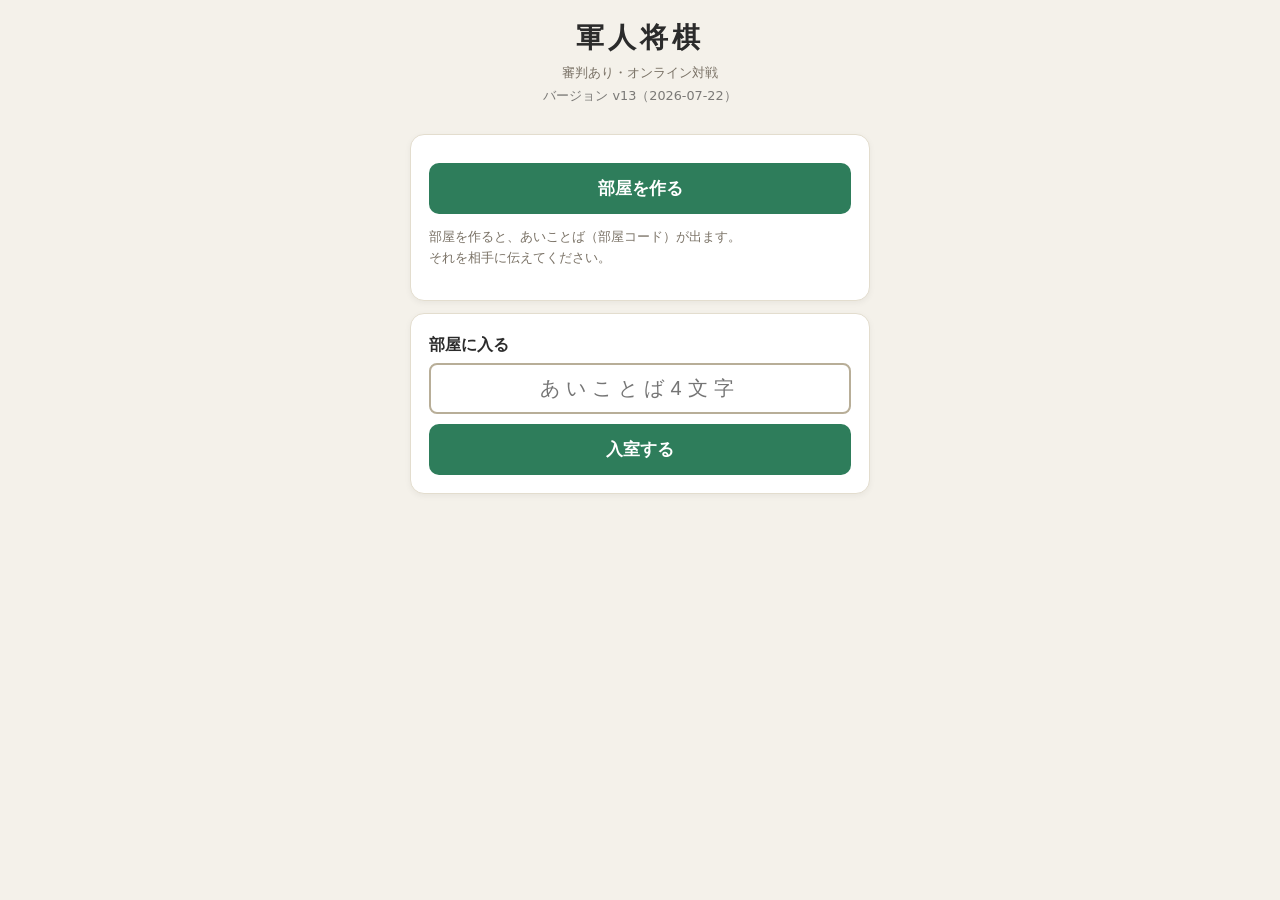
==== public/index.html @ 845af577 "Add files via upload" ====
<!DOCTYPE html>
<html lang="ja">
<head>
  <meta charset="UTF-8">
  <meta name="viewport" content="width=device-width, initial-scale=1.0">
  <title>軍人将棋 オンライン対戦</title>
  <link rel="stylesheet" href="style.css?v=13">
</head>
<body>
  <header>
    <h1>軍人将棋</h1>
    <p class="tagline">審判あり・オンライン対戦</p>
    <p style="text-align:center;font-size:0.8em;opacity:0.6;margin:2px 0 0;">バージョン v13（2026-07-22）</p>
  </header>

  <main id="stage" class="stage">

  <!-- 画面1: トップ（部屋を作る / 入る） -->
  <section id="screen-top" class="screen">
    <div class="card">
      <button id="btn-create" class="big-btn">部屋を作る</button>
      <p class="hint">部屋を作ると、あいことば（部屋コード）が出ます。<br>それを相手に伝えてください。</p>
    </div>
    <div class="card">
      <label for="join-code">部屋に入る</label>
      <input id="join-code" type="text" maxlength="4" placeholder="あいことば4文字" autocomplete="off">
      <button id="btn-join" class="big-btn">入室する</button>
    </div>
  </section>

  <!-- 画面2: 相手待ち -->
  <section id="screen-wait" class="screen hidden">
    <div class="card">
      <h2>あなたはホストです。相手の入室を待っています…</h2>
      <p>下の「あいことば」を相手に伝えてください。<br><b>あなたはこのまま何も押さずに待ってください（自分では入室しません）。</b></p>
      <div id="room-code" class="room-code"></div>
      <p class="hint">相手が「入室する」でこのあいことばを入れると、自動で対戦が始まります。</p>
      <button id="btn-leave-wait" class="sub-btn back-btn">× この部屋をやめる（最初に戻る）</button>
    </div>
  </section>

  <!-- 画面3: 配置フェーズ -->
  <section id="screen-setup" class="screen hidden">
    <div class="card">
      <button id="btn-leave-setup" class="sub-btn back-btn">← 最初に戻る（部屋を出る）</button>
      <h2>駒を配置しましょう（全23枚）</h2>
      <p class="hint">下の駒置き場から駒を選び、自陣（色つきのマス）をタップして置きます。置いた駒はタップで持ち上げ→<b>空きマスをタップで移動／別の駒をタップで入れ替え／同じ駒をもう一度タップで置き場に戻す</b>。★が自分の総司令部で、相手に大将〜少佐で占領されると負けなのでしっかり守りましょう。<b>赤い枠のマス（突入口の前）には地雷・軍旗は置けません。</b>急ぐときは「おまかせ配置」でも置けます。</p>
      <div id="tray" class="tray"></div>
      <div class="setup-actions">
        <button id="btn-auto" class="sub-btn">おまかせ配置</button>
        <button id="btn-clear" class="sub-btn">全部戻す</button>
        <button id="btn-ready" class="big-btn" disabled>配置完了！</button>
      </div>
      <p id="setup-status" class="status"></p>
    </div>
  </section>

  <!-- 画面4: 対戦 -->
  <section id="screen-play" class="screen hidden">
    <div id="turn-banner" class="banner"></div>
    <div class="play-controls">
      <button id="btn-sound" class="sub-btn sound-btn">🔊 音 オン</button>
      <button id="btn-resign" class="sub-btn resign-btn hidden">投了</button>
    </div>

    <!-- 感想戦（対戦が終わったら表示。1手ずつ振り返る） -->
    <div id="review-panel" class="review hidden">
      <div class="review-title">感想戦（ふりかえり）— 伏せていた相手の駒も全部見えます</div>
      <div id="review-info" class="review-info"></div>
      <div class="review-controls">
        <button id="rv-first" class="sub-btn">◀◀ 最初</button>
        <button id="rv-prev" class="sub-btn">◀ 1手もどす</button>
        <button id="rv-next" class="sub-btn">1手すすむ ▶</button>
        <button id="rv-last" class="sub-btn">最後 ▶▶</button>
      </div>
    </div>
  </section>

  <!-- 盤面（配置フェーズと対戦フェーズで共用） -->
  <div id="board-wrap" class="hidden">
    <div id="board"></div>
  </div>

  </main>

  <!-- ルール早見表（折りたたみ） -->
  <details id="rules-ref" class="rules-ref hidden">
    <summary>ルール早見表（タップで開く）</summary>
    <div class="rules-body">
      <p><b>勝ち方</b>：相手の総司令部（★）を大将〜少佐で占領する／相手の動ける駒を全滅させる。</p>
      <p><b>強さ（強い→弱い）</b>：大将＞中将＞少将＞大佐＞中佐＞少佐＞大尉＞中尉＞少尉</p>
      <ul>
        <li><b>スパイ</b>：大将にだけ勝つ（他は負け）</li>
        <li><b>タンク・ヒコーキ</b>：大佐以下に勝つ。将官（大将・中将・少将）には負ける。ヒコーキはタンクに勝つ</li>
        <li><b>騎兵・工兵</b>：階級には勝てない（工兵は地雷を撤去でき、ヒコーキと共に地雷に一方的に勝つ）</li>
        <li><b>地雷</b>：工兵・ヒコーキ以外に勝つが、勝つと自分も消える（相打ち）。動かない</li>
        <li><b>軍旗</b>：すぐ後ろの味方の駒と同じ強さで戦う。動かない</li>
      </ul>
      <p><b>動き</b>：ふつうの駒＝1マス／工兵＝縦横どこまでも／タンク・騎兵＝周囲1マスか前2マス／ヒコーキ＝縦どこまでも・横1マス（川も飛び越える）。中央の川（中央の帯）は渡れません。渡れるのは「橋」2か所だけで、橋の上には止まれず、手前から向こう側へ一気に進みます。総司令部（★）は横長ですが“1マス”です。</p>
    </div>
  </details>

  <!-- ログ -->
  <div id="log-wrap" class="hidden">
    <h3>戦況</h3>
    <ul id="log"></ul>
    <button id="btn-rematch" class="big-btn hidden">もう一局</button>
  </div>

  <!-- お知らせ（エラーなど） -->
  <div id="toast" class="toast hidden"></div>

  <script src="client.js?v=13"></script>
</body>
</html>
---- public/style.css ----
:root {
  --bg: #f4f1ea;
  --ink: #2b2b2b;
  --a-color: #c0392b;   /* A軍：赤 */
  --b-color: #2c3e50;   /* B軍：紺 */
  --home: #d8e8d8;      /* 自陣マスの色 */
  --cell: #efe9dc;
  --line: #b8ae98;
  --accent: #2e7d5b;
}

* { box-sizing: border-box; }

body {
  margin: 0;
  font-family: "Hiragino Sans", "Hiragino Kaku Gothic ProN", "Yu Gothic", system-ui, sans-serif;
  background: var(--bg);
  color: var(--ink);
  line-height: 1.6;
  padding-bottom: 40px;
}

header {
  text-align: center;
  padding: 16px 12px 8px;
}
header h1 { margin: 0; font-size: 28px; letter-spacing: 4px; }
.tagline { margin: 2px 0 0; color: #7a7266; font-size: 13px; }

.hidden { display: none !important; }

/* 盤と操作パネルを横並びにする土台（画面が狭いと自動で上下に折り返す） */
.stage {
  display: flex;
  flex-wrap: wrap;
  gap: 16px;
  justify-content: center;
  align-items: flex-start;
  max-width: 1040px;
  margin: 0 auto;
  padding: 8px 12px;
}
.screen { flex: 1 1 320px; max-width: 460px; padding: 0; }
#board-wrap { flex: 0 1 auto; }

.card {
  background: #fff;
  border: 1px solid #e3ddce;
  border-radius: 14px;
  padding: 18px;
  margin: 12px auto;
  max-width: 560px;
  box-shadow: 0 2px 6px rgba(0,0,0,0.05);
}
.card h2 { margin-top: 0; }

.big-btn {
  display: block;
  width: 100%;
  padding: 14px;
  font-size: 17px;
  font-weight: bold;
  color: #fff;
  background: var(--accent);
  border: none;
  border-radius: 10px;
  cursor: pointer;
  margin-top: 10px;
}
.big-btn:disabled { background: #b5c4bc; cursor: not-allowed; }
.sub-btn {
  padding: 10px 14px;
  font-size: 14px;
  background: #ece6d8;
  border: 1px solid var(--line);
  border-radius: 8px;
  cursor: pointer;
}

.back-btn {
  display: inline-block;
  margin: 4px 0 10px;
  font-size: 13px;
  color: #7a7266;
}

label { font-weight: bold; display: block; margin-bottom: 6px; }
input[type=text] {
  width: 100%;
  padding: 12px;
  font-size: 20px;
  letter-spacing: 6px;
  text-align: center;
  text-transform: uppercase;
  border: 2px solid var(--line);
  border-radius: 8px;
}
.hint { color: #7a7266; font-size: 13px; }
.status { font-weight: bold; color: var(--accent); min-height: 1.4em; }

.room-code {
  font-size: 48px;
  font-weight: bold;
  letter-spacing: 12px;
  text-align: center;
  color: var(--accent);
  background: #f0f6f2;
  border-radius: 12px;
  padding: 16px;
  margin: 12px 0;
}

.banner {
  text-align: center;
  font-size: 20px;
  font-weight: bold;
  padding: 10px;
}
.banner.your-turn { color: var(--accent); }
.banner.wait-turn { color: #9a9284; }
.last-battle { font-size: 14px; font-weight: bold; color: #b1381f; margin-top: 4px; }

/* 駒置き場 */
.tray { display: flex; flex-wrap: wrap; gap: 6px; justify-content: center; margin: 10px 0; }
.tray .piece-btn {
  min-width: 52px;
  padding: 8px 4px;
  border: 2px solid var(--line);
  border-radius: 8px;
  background: #fff;
  cursor: pointer;
  font-size: 13px;
  text-align: center;
}
.tray .piece-btn.selected { border-color: var(--accent); background: #eaf5ef; }
.tray .piece-btn .count { display: block; font-size: 11px; color: #7a7266; }
.tray .piece-btn.empty { opacity: 0.35; cursor: not-allowed; }

.setup-actions { display: flex; gap: 8px; flex-wrap: wrap; align-items: center; margin-top: 8px; }
.setup-actions .big-btn { flex: 1; margin-top: 0; min-width: 140px; }

/* 盤面 */
#board-wrap { flex: 1 1 300px; max-width: 460px; width: 100%; }
#board {
  width: 100%;
  display: grid;
  gap: 3px;
  background: var(--line);
  padding: 3px;
  border-radius: 10px;
  touch-action: manipulation;
}
.cell {
  aspect-ratio: 1 / 1;
  background: var(--cell);
  border-radius: 6px;
  display: flex;
  align-items: center;
  justify-content: center;
  font-size: clamp(11px, 3.4vw, 16px);
  font-weight: bold;
  cursor: pointer;
  position: relative;
  user-select: none;
}
.cell.home { background: var(--home); }
.cell.selectable-home { outline: 2px dashed var(--accent); outline-offset: -3px; }
.cell.selected { outline: 3px solid var(--accent); outline-offset: -3px; }
.cell.movable { box-shadow: inset 0 0 0 3px #7fc4a0; }
/* 直前の移動：元位置（点線の丸）と移動先（金の枠）を区別 */
.cell.moved-from { background: #f5e6b8; }
.cell.moved-from::after {
  content: ""; position: absolute; width: 42%; height: 42%;
  border: 2px dashed #c79a1e; border-radius: 50%; pointer-events: none;
}
.cell.moved-to { background: #f5e6b8; box-shadow: inset 0 0 0 3px #e0a800; }

/* 中央の国境。通れない川は枠を出さず帯に溶け込ませ、渡れる橋だけうっすら切れ目を見せる。 */
.cell.river { background: transparent; cursor: default; border-radius: 0; box-shadow: none; }
.cell.bridge { background: #dfe8ee; cursor: default; border-radius: 0; box-shadow: none; }

/* 総司令部：横2マス分にまたがる“ひとつのマス” */
.cell.hq-mine, .cell.hq-enemy { aspect-ratio: 2 / 1; }
.cell.hq-mine { background: #cfe3f7; }
.cell.hq-enemy { background: #f7d9d9; }
/* 「総司令部」の見出しを上部に薄く表示（駒より下） */
.hq-label {
  position: absolute; top: 2px; left: 0; width: 100%;
  text-align: center; font-size: 10px; font-weight: bold; color: #4a5b6b;
  z-index: 0; pointer-events: none; letter-spacing: 1px;
}
/* 駒＝将棋の駒の形（五角形）。自分の駒は上（相手側）を向く。相手の駒は下（自分側）を向く。 */
.pc {
  position: relative; z-index: 1;
  width: 92%; height: 92%;
  clip-path: polygon(50% 0, 82% 20%, 90% 100%, 10% 100%, 18% 20%);
  display: flex; align-items: center; justify-content: center;
  color: #fff;
  padding: 8% 8% 4%;
  text-align: center;
  line-height: 1.05;
  font-size: 0.72em;
  word-break: break-word; overflow: hidden; letter-spacing: -0.02em;
}
.pc.enemy { clip-path: polygon(10% 0, 90% 0, 82% 80%, 50% 100%, 18% 80%); padding: 4% 8% 8%; }
/* 総司令部は横長マスなので、その中の駒だけ正方形に固定して歪みを防ぐ */
.cell.hq-mine .pc, .cell.hq-enemy .pc { width: auto; height: 92%; aspect-ratio: 1 / 1; }
.pc.a { background: var(--a-color); }
.pc.b { background: var(--b-color); }
.pc.hidden-pc { background: #8a8175; }
.pc.hidden-pc::after { content: "？"; font-size: 1.3em; }

/* ログ */
#log-wrap { max-width: 560px; margin: 14px auto 0; padding: 0 14px; }
#log-wrap h3 { margin-bottom: 6px; }
#log {
  list-style: none;
  padding: 10px;
  margin: 0;
  background: #fff;
  border: 1px solid #e3ddce;
  border-radius: 10px;
  max-height: 160px;
  overflow-y: auto;
  font-size: 14px;
}
#log li { padding: 3px 0; border-bottom: 1px dashed #eee; }
#log li:last-child { border-bottom: none; }

.rules-ref {
  max-width: 560px;
  margin: 12px auto 0;
  padding: 0 14px;
  font-size: 13px;
}
.rules-ref summary {
  cursor: pointer;
  font-weight: bold;
  color: var(--accent);
  padding: 8px;
  background: #fff;
  border: 1px solid #e3ddce;
  border-radius: 10px;
}
.rules-body {
  background: #fff;
  border: 1px solid #e3ddce;
  border-top: none;
  border-radius: 0 0 10px 10px;
  padding: 4px 14px 12px;
}
.rules-body ul { padding-left: 20px; margin: 6px 0; }
.rules-body li { margin: 3px 0; }

.toast {
  position: fixed;
  left: 50%;
  bottom: 24px;
  transform: translateX(-50%);
  background: #333;
  color: #fff;
  padding: 12px 20px;
  border-radius: 24px;
  font-size: 14px;
  z-index: 50;
  max-width: 90%;
  text-align: center;
}

.result {
  text-align: center;
  font-size: 26px;
  font-weight: bold;
  padding: 14px;
}
.result.win { color: var(--accent); }
.result.lose { color: #9a9284; }

.sub-btn:disabled { opacity: 0.4; cursor: not-allowed; }

/* 対戦画面の小さな操作ボタン（音・投了）を横並びに */
.play-controls {
  display: flex;
  flex-wrap: wrap;
  gap: 8px;
  align-items: center;
  margin-top: 8px;
}
.sound-btn {
  padding: 5px 12px;
  font-size: 12px;
}
.sound-btn.off { opacity: 0.7; }

/* 投了ボタン（対戦中に表示。控えめな小さめボタン） */
.resign-btn {
  padding: 5px 12px;
  font-size: 12px;
  color: var(--a-color);
  border-color: #e0b4ae;
  background: #fbeeec;
}

/* 突入口の前＝地雷・軍旗を置けないマスの目印（配置中だけ・赤い内枠） */
.cell.gate-front { box-shadow: inset 0 0 0 2px rgba(192,57,43,0.5); }

/* 感想戦パネル（対戦が終わったら表示） */
.review {
  margin-top: 12px;
  padding: 12px;
  background: #fff;
  border: 1px solid #e3ddce;
  border-radius: 12px;
  box-shadow: 0 2px 6px rgba(0,0,0,0.05);
}
.review-title { font-size: 13px; color: #7a7266; margin-bottom: 6px; }
.review-info {
  font-weight: bold;
  color: var(--ink);
  min-height: 1.5em;
  margin-bottom: 10px;
}
.review-controls {
  display: flex;
  flex-wrap: wrap;
  gap: 8px;
}
.review-controls .sub-btn { flex: 1 1 auto; }
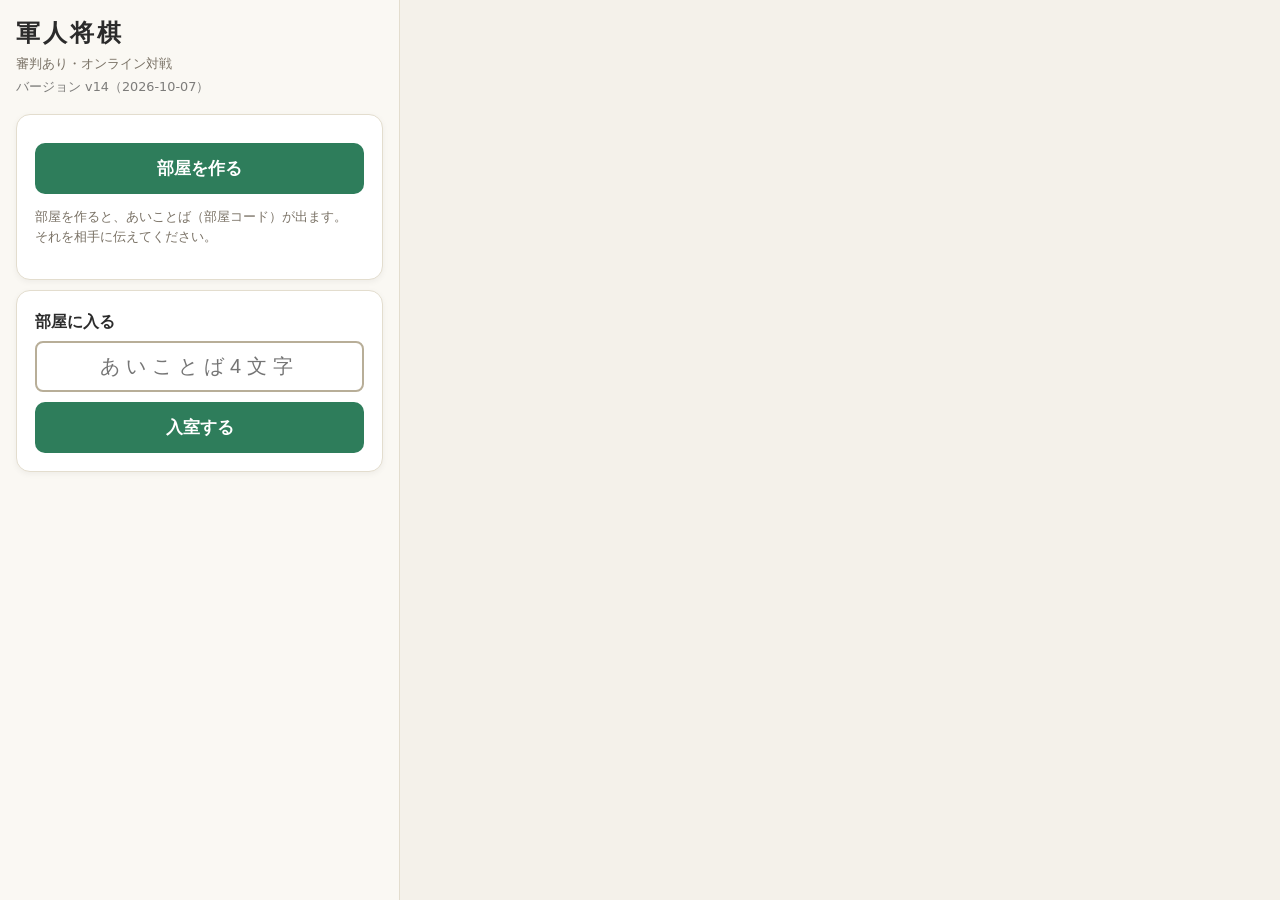
==== commit f5bfccae: "Add files via upload" ====
--- a/public/index.html
+++ b/public/index.html
@@ -4,16 +4,18 @@
   <meta charset="UTF-8">
   <meta name="viewport" content="width=device-width, initial-scale=1.0">
   <title>軍人将棋 オンライン対戦</title>
-  <link rel="stylesheet" href="style.css?v=13">
+  <link rel="stylesheet" href="style.css?v=14">
 </head>
 <body>
+<div class="layout">
+<aside class="side">
   <header>
     <h1>軍人将棋</h1>
     <p class="tagline">審判あり・オンライン対戦</p>
-    <p style="text-align:center;font-size:0.8em;opacity:0.6;margin:2px 0 0;">バージョン v13（2026-07-22）</p>
+    <p style="text-align:center;font-size:0.8em;opacity:0.6;margin:2px 0 0;">バージョン v14（2026-10-07）</p>
   </header>
 
-  <main id="stage" class="stage">
+  <div id="stage" class="stage">
 
   <!-- 画面1: トップ（部屋を作る / 入る） -->
   <section id="screen-top" class="screen">
@@ -76,12 +78,7 @@
     </div>
   </section>
 
-  <!-- 盤面（配置フェーズと対戦フェーズで共用） -->
-  <div id="board-wrap" class="hidden">
-    <div id="board"></div>
   </div>
-
-  </main>
 
   <!-- ルール早見表（折りたたみ） -->
   <details id="rules-ref" class="rules-ref hidden">
@@ -107,9 +104,19 @@
     <button id="btn-rematch" class="big-btn hidden">もう一局</button>
   </div>
 
+</aside>
+
+  <!-- 盤面（配置フェーズと対戦フェーズで共用）。パソコンでは右側いっぱいに広げる -->
+  <main class="boardarea">
+    <div id="board-wrap" class="hidden">
+      <div id="board"></div>
+    </div>
+  </main>
+</div>
+
   <!-- お知らせ（エラーなど） -->
   <div id="toast" class="toast hidden"></div>
 
-  <script src="client.js?v=13"></script>
+  <script src="client.js?v=14"></script>
 </body>
 </html>
--- a/public/style.css
+++ b/public/style.css
@@ -29,19 +29,47 @@
 
 .hidden { display: none !important; }
 
-/* 盤と操作パネルを横並びにする土台（画面が狭いと自動で上下に折り返す） */
-.stage {
-  display: flex;
-  flex-wrap: wrap;
-  gap: 16px;
-  justify-content: center;
-  align-items: flex-start;
-  max-width: 1040px;
-  margin: 0 auto;
-  padding: 8px 12px;
-}
-.screen { flex: 1 1 320px; max-width: 460px; padding: 0; }
-#board-wrap { flex: 0 1 auto; }
+/* 全体の骨組み。
+   パソコン（横幅900px以上）：左の列（題名・ボタン・ルール・戦況）＋右の盤の領域。盤は右側いっぱいに広げる。
+   スマホ（900px未満）：従来どおり上から順に積む。 */
+.layout { display: block; }
+.side { padding: 0 12px; }
+.stage { padding: 0; }
+.screen { padding: 0; }
+
+@media (min-width: 900px) {
+  body { padding-bottom: 0; height: 100vh; overflow: hidden; }
+  .layout {
+    display: grid;
+    grid-template-columns: 400px 1fr;
+    height: 100vh;
+  }
+  .side {
+    height: 100vh;
+    overflow-y: auto;
+    padding: 0 16px 24px;
+    border-right: 1px solid #e3ddce;
+    background: #faf8f3;
+  }
+  .side header { text-align: left; padding: 14px 0 6px; }
+  .side header h1 { font-size: 24px; letter-spacing: 3px; }
+  .side header p { text-align: left !important; }
+  .side .card { margin: 10px 0; max-width: none; }
+  .side .card h2 { font-size: 18px; }
+  .side #log-wrap, .side .rules-ref { max-width: none; margin-left: 0; margin-right: 0; padding: 0; }
+  .side #log-wrap { margin-top: 14px; }
+  .side .rules-ref { margin-top: 12px; }
+  .boardarea {
+    height: 100vh;
+    display: flex;
+    align-items: center;
+    justify-content: center;
+    padding: 12px;
+    overflow: hidden;
+  }
+  /* 盤の大きさはJS（fitBoard）が画面の余白から計算して決める */
+  #board-wrap { max-width: none; width: auto; flex: none; }
+}
 
 .card {
   background: #fff;
@@ -140,7 +168,7 @@
 .setup-actions .big-btn { flex: 1; margin-top: 0; min-width: 140px; }
 
 /* 盤面 */
-#board-wrap { flex: 1 1 300px; max-width: 460px; width: 100%; }
+#board-wrap { max-width: 460px; width: 100%; margin: 0 auto; }
 #board {
   width: 100%;
   display: grid;
@@ -157,7 +185,7 @@
   display: flex;
   align-items: center;
   justify-content: center;
-  font-size: clamp(11px, 3.4vw, 16px);
+  font-size: var(--cell-font, clamp(11px, 3.4vw, 16px));
   font-weight: bold;
   cursor: pointer;
   position: relative;
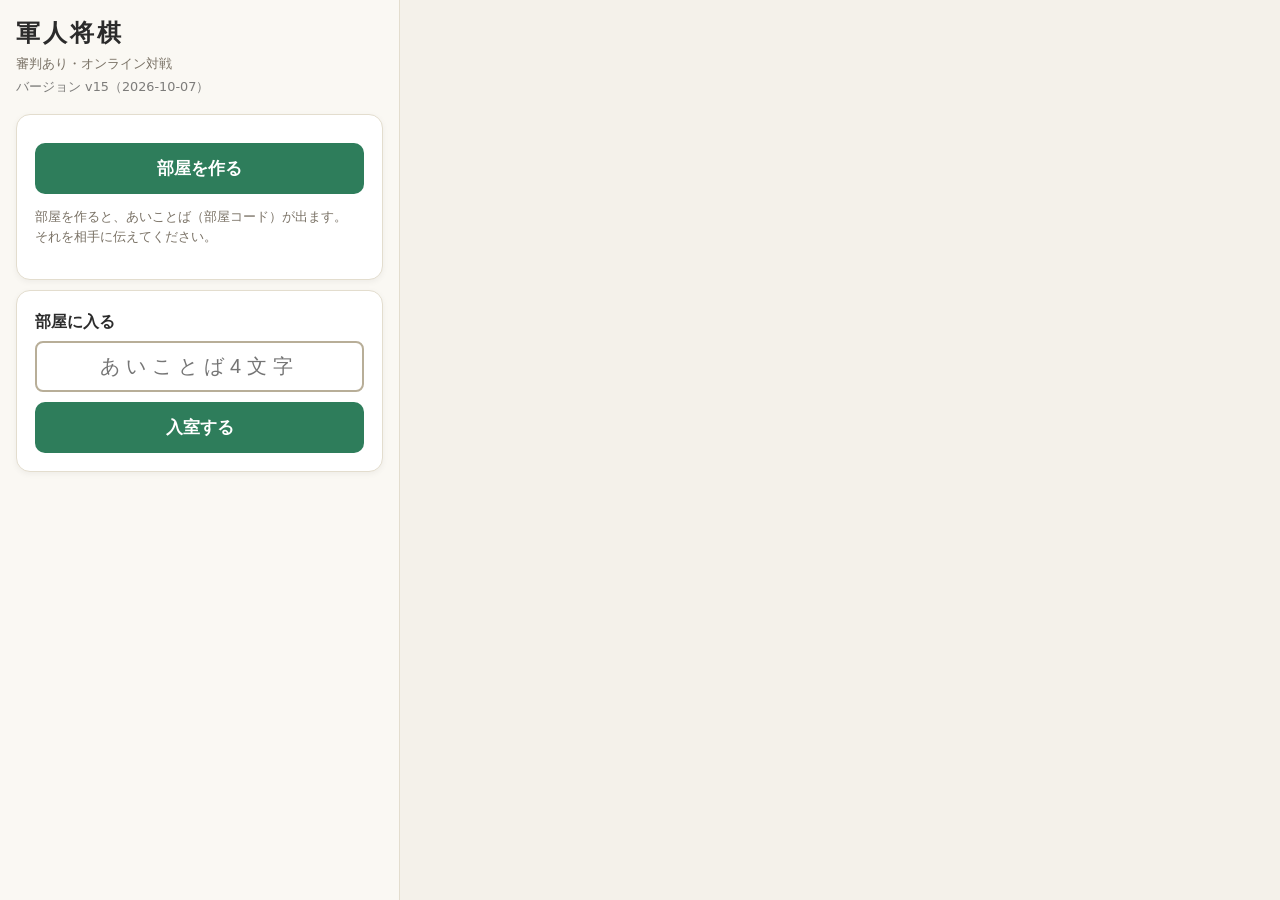
==== commit 947d0e2c: "Add files via upload" ====
--- a/public/index.html
+++ b/public/index.html
@@ -4,7 +4,7 @@
   <meta charset="UTF-8">
   <meta name="viewport" content="width=device-width, initial-scale=1.0">
   <title>軍人将棋 オンライン対戦</title>
-  <link rel="stylesheet" href="style.css?v=14">
+  <link rel="stylesheet" href="style.css?v=15">
 </head>
 <body>
 <div class="layout">
@@ -12,7 +12,7 @@
   <header>
     <h1>軍人将棋</h1>
     <p class="tagline">審判あり・オンライン対戦</p>
-    <p style="text-align:center;font-size:0.8em;opacity:0.6;margin:2px 0 0;">バージョン v14（2026-10-07）</p>
+    <p style="text-align:center;font-size:0.8em;opacity:0.6;margin:2px 0 0;">バージョン v15（2026-10-07）</p>
   </header>
 
   <div id="stage" class="stage">
@@ -117,6 +117,6 @@
   <!-- お知らせ（エラーなど） -->
   <div id="toast" class="toast hidden"></div>
 
-  <script src="client.js?v=14"></script>
+  <script src="client.js?v=15"></script>
 </body>
 </html>
--- a/public/style.css
+++ b/public/style.css
@@ -69,6 +69,9 @@
   }
   /* 盤の大きさはJS（fitBoard）が画面の余白から計算して決める */
   #board-wrap { max-width: none; width: auto; flex: none; }
+  /* マスの「正方形を保つ」指定が、計算で決めた行・列の幅を押し広げないようにする
+     （総司令部の横長マスが行を1.5px太らせ、右と下がはみ出していた） */
+  #board .cell { min-width: 0; min-height: 0; aspect-ratio: auto; }
 }
 
 .card {
@@ -233,6 +236,13 @@
 .pc.enemy { clip-path: polygon(10% 0, 90% 0, 82% 80%, 50% 100%, 18% 80%); padding: 4% 8% 8%; }
 /* 総司令部は横長マスなので、その中の駒だけ正方形に固定して歪みを防ぐ */
 .cell.hq-mine .pc, .cell.hq-enemy .pc { width: auto; height: 92%; aspect-ratio: 1 / 1; }
+/* すべって動く途中の駒（本物の駒は着地まで隠し、この駒だけが盤の上を移動する） */
+#board-wrap { position: relative; }
+.pc.ghost {
+  position: absolute; z-index: 5; pointer-events: none;
+  transition: transform 0.26s cubic-bezier(0.2, 0.7, 0.2, 1);
+  filter: drop-shadow(0 3px 3px rgba(0,0,0,0.35));
+}
 .pc.a { background: var(--a-color); }
 .pc.b { background: var(--b-color); }
 .pc.hidden-pc { background: #8a8175; }
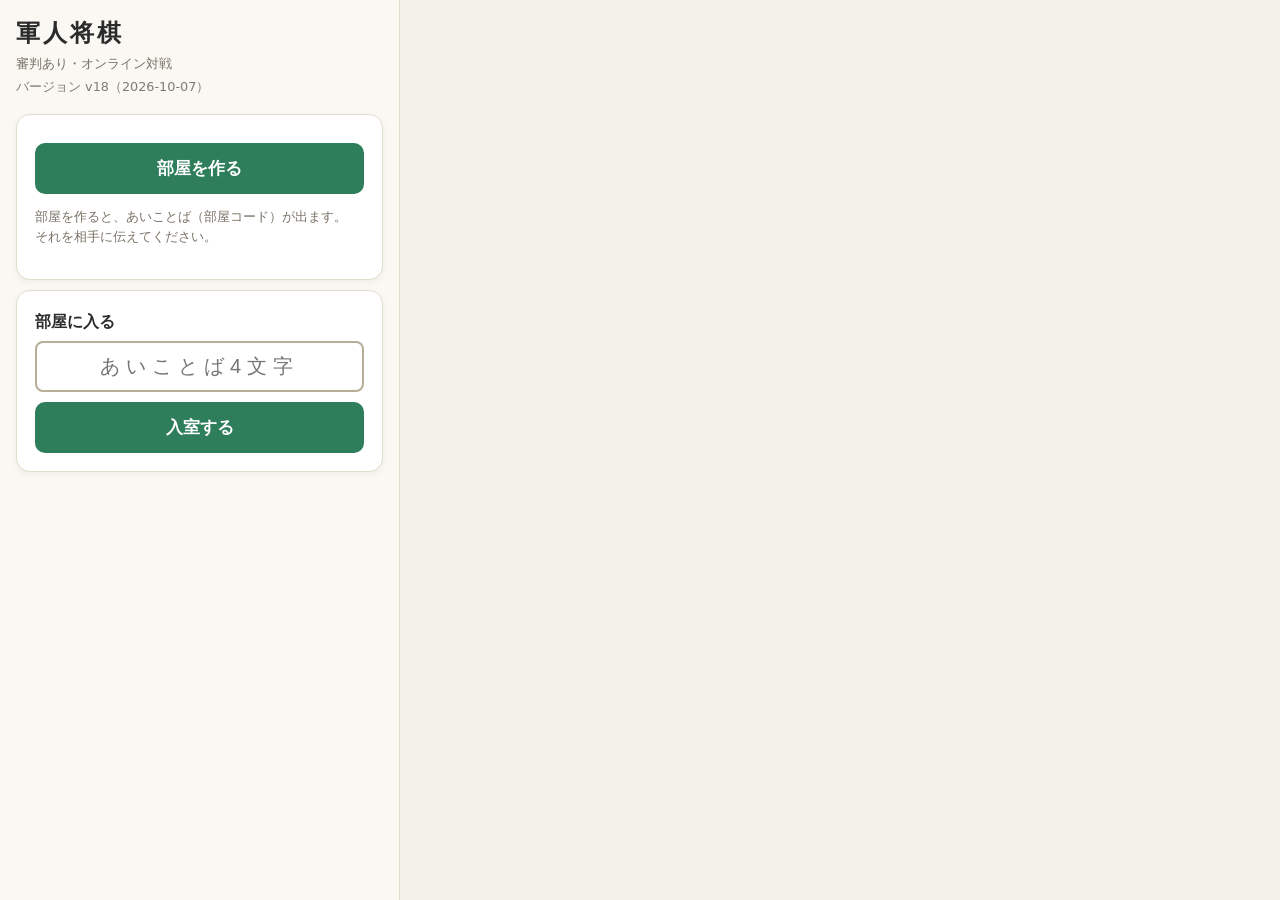
==== commit b2def21f: "Add files via upload" ====
--- a/public/index.html
+++ b/public/index.html
@@ -4,7 +4,7 @@
   <meta charset="UTF-8">
   <meta name="viewport" content="width=device-width, initial-scale=1.0">
   <title>軍人将棋 オンライン対戦</title>
-  <link rel="stylesheet" href="style.css?v=15">
+  <link rel="stylesheet" href="style.css?v=18">
 </head>
 <body>
 <div class="layout">
@@ -12,7 +12,7 @@
   <header>
     <h1>軍人将棋</h1>
     <p class="tagline">審判あり・オンライン対戦</p>
-    <p style="text-align:center;font-size:0.8em;opacity:0.6;margin:2px 0 0;">バージョン v15（2026-10-07）</p>
+    <p style="text-align:center;font-size:0.8em;opacity:0.6;margin:2px 0 0;">バージョン v18（2026-10-07）</p>
   </header>
 
   <div id="stage" class="stage">
@@ -60,10 +60,6 @@
   <!-- 画面4: 対戦 -->
   <section id="screen-play" class="screen hidden">
     <div id="turn-banner" class="banner"></div>
-    <div class="play-controls">
-      <button id="btn-sound" class="sub-btn sound-btn">🔊 音 オン</button>
-      <button id="btn-resign" class="sub-btn resign-btn hidden">投了</button>
-    </div>
 
     <!-- 感想戦（対戦が終わったら表示。1手ずつ振り返る） -->
     <div id="review-panel" class="review hidden">
@@ -80,6 +76,13 @@
 
   </div>
 
+  <!-- 音・BGM・投了のボタン（配置中と対戦中に表示。投了は対戦中だけ） -->
+  <div id="play-controls" class="play-controls hidden">
+    <button id="btn-sound" class="sub-btn sound-btn">🔊 音 オン</button>
+    <button id="btn-bgm" class="sub-btn sound-btn">♪ BGM オン</button>
+    <button id="btn-resign" class="sub-btn resign-btn hidden">投了</button>
+  </div>
+
   <!-- ルール早見表（折りたたみ） -->
   <details id="rules-ref" class="rules-ref hidden">
     <summary>ルール早見表（タップで開く）</summary>
@@ -93,6 +96,7 @@
         <li><b>地雷</b>：工兵・ヒコーキ以外に勝つが、勝つと自分も消える（相打ち）。動かない</li>
         <li><b>軍旗</b>：すぐ後ろの味方の駒と同じ強さで戦う。動かない</li>
       </ul>
+      <p class="credit">BGM：配置中はモーツァルト「レクイエム 怒りの日」、対戦中はブラームス「交響曲第1番 第1楽章」。音源は CMSL クラシック名曲サウンドライブラリー（ANDO TOWA）、CC BY 2.1 JP。</p>
       <p><b>動き</b>：ふつうの駒＝1マス／工兵＝縦横どこまでも／タンク・騎兵＝周囲1マスか前2マス／ヒコーキ＝縦どこまでも・横1マス（川も飛び越える）。中央の川（中央の帯）は渡れません。渡れるのは「橋」2か所だけで、橋の上には止まれず、手前から向こう側へ一気に進みます。総司令部（★）は横長ですが“1マス”です。</p>
     </div>
   </details>
@@ -117,6 +121,6 @@
   <!-- お知らせ（エラーなど） -->
   <div id="toast" class="toast hidden"></div>
 
-  <script src="client.js?v=15"></script>
+  <script src="client.js?v=18"></script>
 </body>
 </html>
--- a/public/style.css
+++ b/public/style.css
@@ -69,9 +69,6 @@
   }
   /* 盤の大きさはJS（fitBoard）が画面の余白から計算して決める */
   #board-wrap { max-width: none; width: auto; flex: none; }
-  /* マスの「正方形を保つ」指定が、計算で決めた行・列の幅を押し広げないようにする
-     （総司令部の横長マスが行を1.5px太らせ、右と下がはみ出していた） */
-  #board .cell { min-width: 0; min-height: 0; aspect-ratio: auto; }
 }
 
 .card {
@@ -173,7 +170,7 @@
 /* 盤面 */
 #board-wrap { max-width: 460px; width: 100%; margin: 0 auto; }
 #board {
-  width: 100%;
+  margin: 0 auto;
   display: grid;
   gap: 3px;
   background: var(--line);
@@ -182,13 +179,14 @@
   touch-action: manipulation;
 }
 .cell {
-  aspect-ratio: 1 / 1;
+  width: 100%; height: 100%;   /* 大きさは行と列の幅（JSのfitBoardがピクセルで決める）に従う */
+  min-width: 0; min-height: 0;
   background: var(--cell);
   border-radius: 6px;
   display: flex;
   align-items: center;
   justify-content: center;
-  font-size: var(--cell-font, clamp(11px, 3.4vw, 16px));
+  font-size: var(--cell-font, 16px);
   font-weight: bold;
   cursor: pointer;
   position: relative;
@@ -211,7 +209,6 @@
 .cell.bridge { background: #dfe8ee; cursor: default; border-radius: 0; box-shadow: none; }
 
 /* 総司令部：横2マス分にまたがる“ひとつのマス” */
-.cell.hq-mine, .cell.hq-enemy { aspect-ratio: 2 / 1; }
 .cell.hq-mine { background: #cfe3f7; }
 .cell.hq-enemy { background: #f7d9d9; }
 /* 「総司令部」の見出しを上部に薄く表示（駒より下） */
@@ -289,6 +286,7 @@
 }
 .rules-body ul { padding-left: 20px; margin: 6px 0; }
 .rules-body li { margin: 3px 0; }
+.rules-body .credit { font-size: 11px; color: #7a7266; }
 
 .toast {
   position: fixed;
@@ -322,7 +320,7 @@
   flex-wrap: wrap;
   gap: 8px;
   align-items: center;
-  margin-top: 8px;
+  margin: 8px 0 4px;
 }
 .sound-btn {
   padding: 5px 12px;
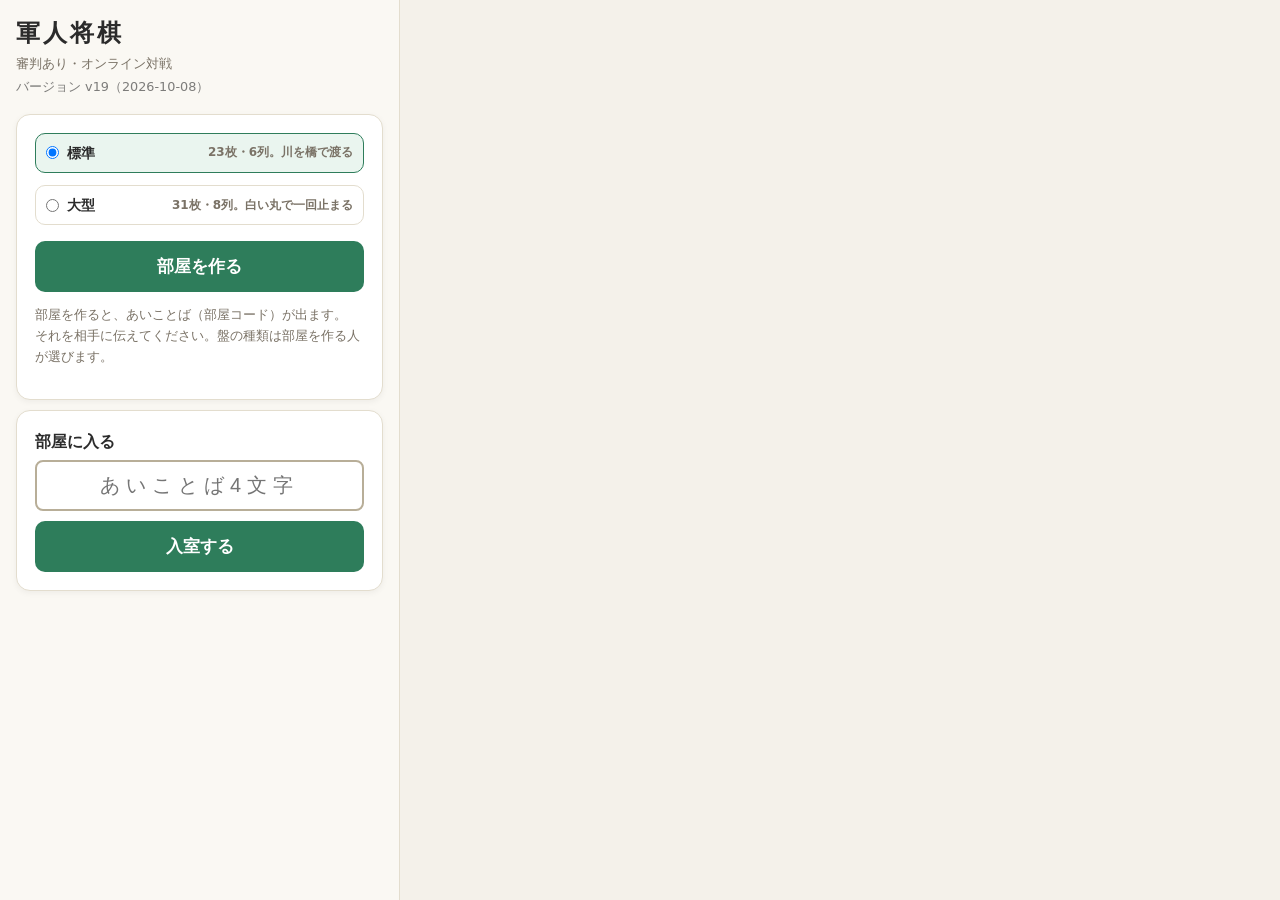
==== commit 1e6c132d: "Add files via upload" ====
--- a/public/index.html
+++ b/public/index.html
@@ -4,7 +4,7 @@
   <meta charset="UTF-8">
   <meta name="viewport" content="width=device-width, initial-scale=1.0">
   <title>軍人将棋 オンライン対戦</title>
-  <link rel="stylesheet" href="style.css?v=18">
+  <link rel="stylesheet" href="style.css?v=19">
 </head>
 <body>
 <div class="layout">
@@ -12,7 +12,7 @@
   <header>
     <h1>軍人将棋</h1>
     <p class="tagline">審判あり・オンライン対戦</p>
-    <p style="text-align:center;font-size:0.8em;opacity:0.6;margin:2px 0 0;">バージョン v18（2026-10-07）</p>
+    <p style="text-align:center;font-size:0.8em;opacity:0.6;margin:2px 0 0;">バージョン v19（2026-10-08）</p>
   </header>
 
   <div id="stage" class="stage">
@@ -20,8 +20,12 @@
   <!-- 画面1: トップ（部屋を作る / 入る） -->
   <section id="screen-top" class="screen">
     <div class="card">
+      <div class="variant-pick">
+        <label><input type="radio" name="variant" value="standard" checked> <b>標準</b><span>23枚・6列。川を橋で渡る</span></label>
+        <label><input type="radio" name="variant" value="large"> <b>大型</b><span>31枚・8列。白い丸で一回止まる</span></label>
+      </div>
       <button id="btn-create" class="big-btn">部屋を作る</button>
-      <p class="hint">部屋を作ると、あいことば（部屋コード）が出ます。<br>それを相手に伝えてください。</p>
+      <p class="hint">部屋を作ると、あいことば（部屋コード）が出ます。<br>それを相手に伝えてください。盤の種類は部屋を作る人が選びます。</p>
     </div>
     <div class="card">
       <label for="join-code">部屋に入る</label>
@@ -36,6 +40,7 @@
       <h2>あなたはホストです。相手の入室を待っています…</h2>
       <p>下の「あいことば」を相手に伝えてください。<br><b>あなたはこのまま何も押さずに待ってください（自分では入室しません）。</b></p>
       <div id="room-code" class="room-code"></div>
+      <p id="wait-variant" class="hint" style="margin-top:4px;"></p>
       <p class="hint">相手が「入室する」でこのあいことばを入れると、自動で対戦が始まります。</p>
       <button id="btn-leave-wait" class="sub-btn back-btn">× この部屋をやめる（最初に戻る）</button>
     </div>
@@ -45,8 +50,8 @@
   <section id="screen-setup" class="screen hidden">
     <div class="card">
       <button id="btn-leave-setup" class="sub-btn back-btn">← 最初に戻る（部屋を出る）</button>
-      <h2>駒を配置しましょう（全23枚）</h2>
-      <p class="hint">下の駒置き場から駒を選び、自陣（色つきのマス）をタップして置きます。置いた駒はタップで持ち上げ→<b>空きマスをタップで移動／別の駒をタップで入れ替え／同じ駒をもう一度タップで置き場に戻す</b>。★が自分の総司令部で、相手に大将〜少佐で占領されると負けなのでしっかり守りましょう。<b>赤い枠のマス（突入口の前）には地雷・軍旗は置けません。</b>急ぐときは「おまかせ配置」でも置けます。</p>
+      <h2 id="setup-title">駒を配置しましょう</h2>
+      <p class="hint">下の駒置き場から駒を選び、自陣（色つきのマス）をタップして置きます。置いた駒はタップで持ち上げ→<b>空きマスをタップで移動／別の駒をタップで入れ替え／同じ駒をもう一度タップで置き場に戻す</b>。★が自分の総司令部で、相手に大将〜少佐で占領されると負けなのでしっかり守りましょう。<b>赤い枠のマス（突入口）には地雷・軍旗は置けません。</b>急ぐときは「おまかせ配置」でも置けます。</p>
       <div id="tray" class="tray"></div>
       <div class="setup-actions">
         <button id="btn-auto" class="sub-btn">おまかせ配置</button>
@@ -97,7 +102,11 @@
         <li><b>軍旗</b>：すぐ後ろの味方の駒と同じ強さで戦う。動かない</li>
       </ul>
       <p class="credit">BGM：配置中はモーツァルト「レクイエム 怒りの日」、対戦中はブラームス「交響曲第1番 第1楽章」。音源は CMSL クラシック名曲サウンドライブラリー（ANDO TOWA）、CC BY 2.1 JP。</p>
-      <p><b>動き</b>：ふつうの駒＝1マス／工兵＝縦横どこまでも／タンク・騎兵＝周囲1マスか前2マス／ヒコーキ＝縦どこまでも・横1マス（川も飛び越える）。中央の川（中央の帯）は渡れません。渡れるのは「橋」2か所だけで、橋の上には止まれず、手前から向こう側へ一気に進みます。総司令部（★）は横長ですが“1マス”です。</p>
+      <p id="rules-pieces-standard"><b>駒（各23枚）</b>：大将・中将・少将・大佐・中佐・少佐・騎兵・スパイ・軍旗が1枚ずつ、大尉・中尉・少尉・地雷・工兵・タンク・ヒコーキが2枚ずつ。</p>
+      <p id="rules-pieces-large" class="hidden"><b>駒（各31枚）</b>：大将・中将・スパイ・軍旗が1枚ずつ、少将・大佐・中佐・少佐・大尉・中尉・少尉・騎兵・ヒコーキが2枚ずつ、地雷・工兵・タンクが3枚ずつ。</p>
+      <p><b>動き</b>：ふつうの駒＝1マス／工兵＝縦横どこまでも／タンク・騎兵＝周囲1マスか前2マス／ヒコーキ＝縦どこまでも・横1マス（川も飛び越える）。総司令部（★）は横長ですが“1マス”です。</p>
+      <p id="rules-board-standard"><b>盤（標準）</b>：中央の川は渡れません。渡れるのは「橋」2か所だけで、橋の上には止まれず、手前から向こう側へ一気に進みます。</p>
+      <p id="rules-board-large" class="hidden"><b>盤（大型）</b>：中央の川に「白い丸」が2つあり、突入口のマス（赤い枠）→白い丸→向こう側の突入口のマス、と<b>どの駒も丸で一回止まって</b>渡ります。丸からは左右どちらの突入口へ出てもよく、丸にいる駒は攻撃できます。丸への出入りはどの駒も1歩だけで、工兵の滑りやタンク・騎兵の2マスで丸をまたいだり飛び込んだりはできません。ヒコーキだけは丸に関係なく川を飛び越えます。</p>
     </div>
   </details>
 
@@ -121,6 +130,6 @@
   <!-- お知らせ（エラーなど） -->
   <div id="toast" class="toast hidden"></div>
 
-  <script src="client.js?v=18"></script>
+  <script src="client.js?v=19"></script>
 </body>
 </html>
--- a/public/style.css
+++ b/public/style.css
@@ -67,8 +67,9 @@
     padding: 12px;
     overflow: hidden;
   }
-  /* 盤の大きさはJS（fitBoard）が画面の余白から計算して決める */
-  #board-wrap { max-width: none; width: auto; flex: none; }
+  /* 盤の大きさはJS（fitBoard）が画面の余白から計算して決める。
+     スマホ用の「最大460px」がこの後ろに書いてあるので、ここは選択子を強くして必ず勝たせる */
+  .boardarea #board-wrap { max-width: none; width: auto; flex: none; }
 }
 
 .card {
@@ -165,6 +166,16 @@
 .tray .piece-btn.empty { opacity: 0.35; cursor: not-allowed; }
 
 .setup-actions { display: flex; gap: 8px; flex-wrap: wrap; align-items: center; margin-top: 8px; }
+
+/* トップ画面：盤の種類（標準／大型）を選ぶ */
+.variant-pick { display: flex; flex-direction: column; gap: 6px; margin-bottom: 10px; }
+.variant-pick label {
+  display: flex; align-items: center; gap: 8px; padding: 8px 10px;
+  background: #fff; border: 1px solid #e3ddce; border-radius: 10px; cursor: pointer; font-size: 14px;
+}
+.variant-pick label:has(input:checked) { border-color: var(--accent); background: #eaf5ef; }
+.variant-pick input { margin: 0; }
+.variant-pick span { color: #7a7266; font-size: 12px; margin-left: auto; text-align: right; }
 .setup-actions .big-btn { flex: 1; margin-top: 0; min-width: 140px; }
 
 /* 盤面 */
@@ -207,6 +218,13 @@
 /* 中央の国境。通れない川は枠を出さず帯に溶け込ませ、渡れる橋だけうっすら切れ目を見せる。 */
 .cell.river { background: transparent; cursor: default; border-radius: 0; box-shadow: none; }
 .cell.bridge { background: #dfe8ee; cursor: default; border-radius: 0; box-shadow: none; }
+/* 大型版：川の中の「白い丸」。駒が一回止まるマス。突入口とは斜めの帯（svg）でつながる */
+.cell.circle { background: #fbfaf5; border-radius: 50%; box-shadow: inset 0 0 0 3px #8fa3b1; }
+.cell.circle.movable { box-shadow: inset 0 0 0 3px #8fa3b1, inset 0 0 0 6px #7fc4a0; }
+.cell.circle.moved-to { box-shadow: inset 0 0 0 3px #8fa3b1, inset 0 0 0 6px #e0a800; }
+#board { position: relative; }
+#board .bands { position: absolute; left: 0; top: 0; z-index: 0; pointer-events: none; }
+.cell { z-index: 1; }
 
 /* 総司令部：横2マス分にまたがる“ひとつのマス” */
 .cell.hq-mine { background: #cfe3f7; }
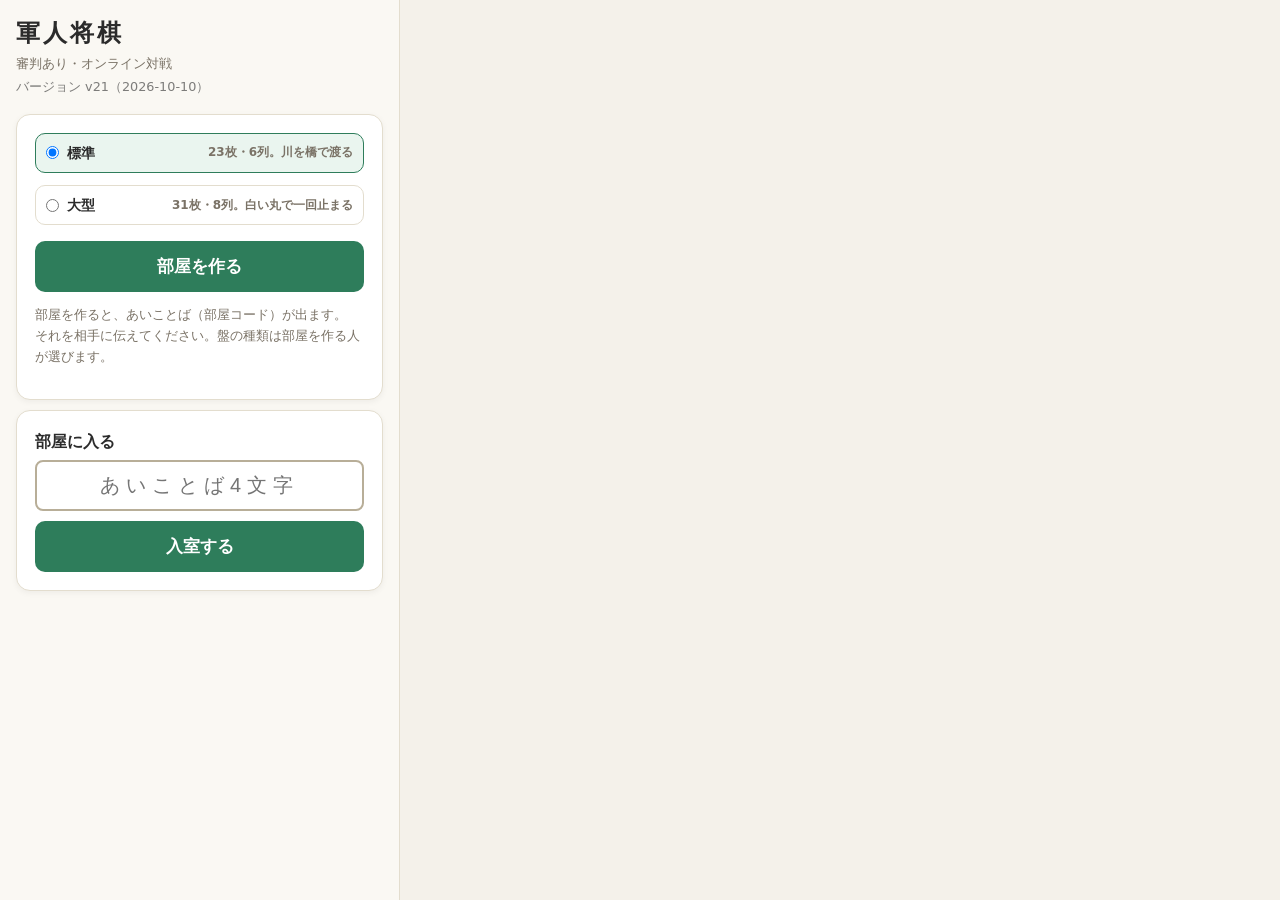
==== commit 16d669c4: "Add files via upload" ====
--- a/public/index.html
+++ b/public/index.html
@@ -12,7 +12,7 @@
   <header>
     <h1>軍人将棋</h1>
     <p class="tagline">審判あり・オンライン対戦</p>
-    <p style="text-align:center;font-size:0.8em;opacity:0.6;margin:2px 0 0;">バージョン v19（2026-10-08）</p>
+    <p style="text-align:center;font-size:0.8em;opacity:0.6;margin:2px 0 0;">バージョン v21（2026-10-10）</p>
   </header>
 
   <div id="stage" class="stage">
--- a/public/style.css
+++ b/public/style.css
@@ -380,3 +380,22 @@
   gap: 8px;
 }
 .review-controls .sub-btn { flex: 1 1 auto; }
+
+/* 相手の駒の推理：何か分かっている駒の印と、マウスを乗せたときの吹き出し */
+.intel-mark {
+  position: absolute; top: 3px; right: 3px;
+  width: 9px; height: 9px; border-radius: 50%;
+  background: #e8a317; border: 1.5px solid #fff;
+  box-shadow: 0 0 2px rgba(0,0,0,0.5);
+  pointer-events: none; z-index: 2;
+}
+#intel-tip {
+  display: none; position: absolute; z-index: 50;
+  max-width: 320px; padding: 8px 12px;
+  background: #2b2620; color: #fff; border-radius: 8px;
+  font-size: 14px; line-height: 1.5;
+  box-shadow: 0 4px 12px rgba(0,0,0,0.3);
+  pointer-events: none;
+}
+#intel-tip .intel-head { font-weight: bold; margin-bottom: 4px; }
+#intel-tip ul { margin: 0; padding-left: 1.2em; }
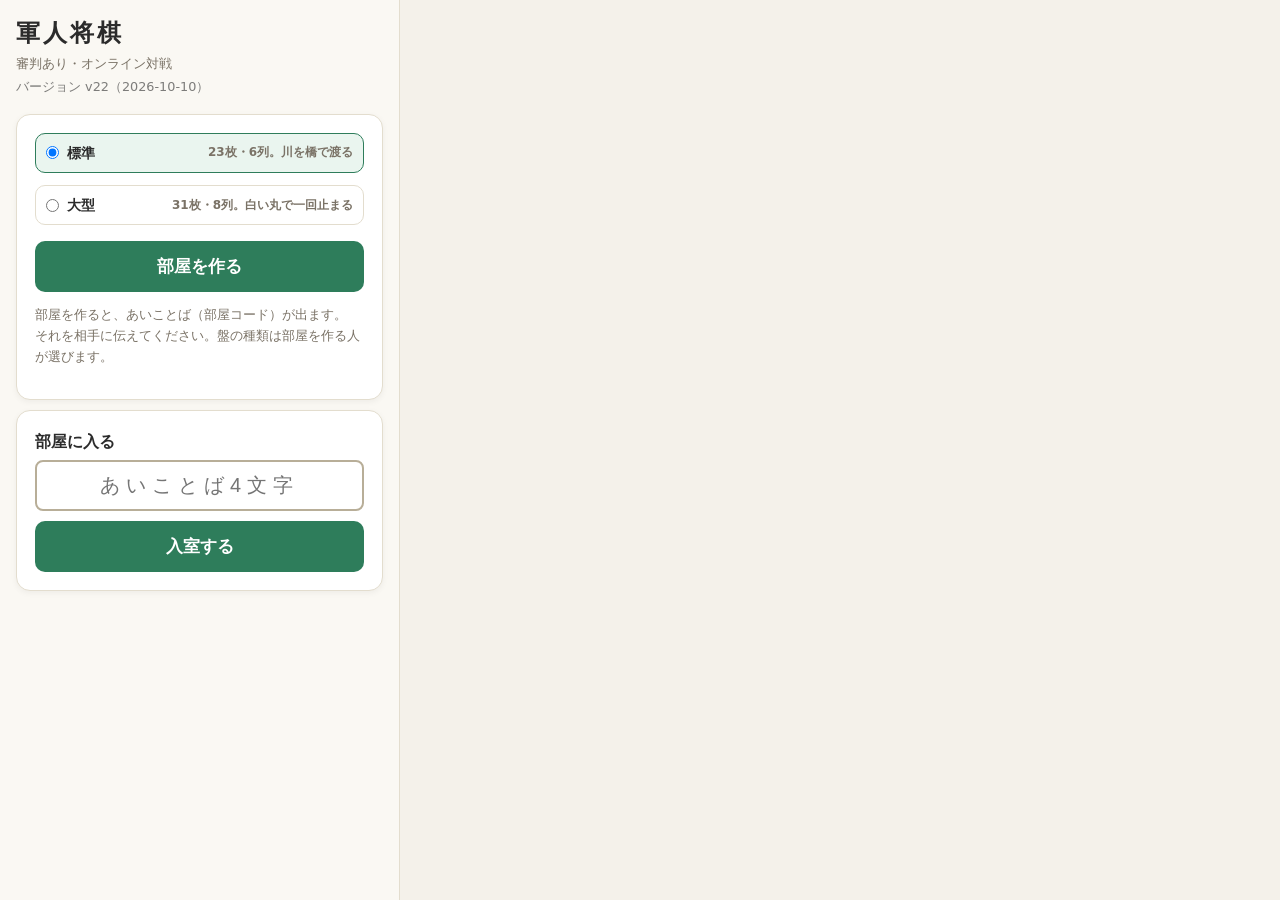
==== commit 6b95598f: "Add files via upload" ====
--- a/public/index.html
+++ b/public/index.html
@@ -12,7 +12,7 @@
   <header>
     <h1>軍人将棋</h1>
     <p class="tagline">審判あり・オンライン対戦</p>
-    <p style="text-align:center;font-size:0.8em;opacity:0.6;margin:2px 0 0;">バージョン v21（2026-10-10）</p>
+    <p style="text-align:center;font-size:0.8em;opacity:0.6;margin:2px 0 0;">バージョン v22（2026-10-10）</p>
   </header>
 
   <div id="stage" class="stage">
--- a/public/style.css
+++ b/public/style.css
@@ -381,7 +381,7 @@
 }
 .review-controls .sub-btn { flex: 1 1 auto; }
 
-/* 相手の駒の推理：何か分かっている駒の印と、マウスを乗せたときの吹き出し */
+/* 相手の駒の記録とメモ：記録がある駒の印、マウスを乗せたときの吹き出し、メモを書く欄 */
 .intel-mark {
   position: absolute; top: 3px; right: 3px;
   width: 9px; height: 9px; border-radius: 50%;
@@ -389,13 +389,25 @@
   box-shadow: 0 0 2px rgba(0,0,0,0.5);
   pointer-events: none; z-index: 2;
 }
+.pc.hidden-pc.memo-pc::after { content: none; }
+.pc.memo-pc { font-size: 0.8em; line-height: 1.1; word-break: break-all; }
 #intel-tip {
   display: none; position: absolute; z-index: 50;
   max-width: 320px; padding: 8px 12px;
   background: #2b2620; color: #fff; border-radius: 8px;
-  font-size: 14px; line-height: 1.5;
+  font-size: 14px; line-height: 1.6;
   box-shadow: 0 4px 12px rgba(0,0,0,0.3);
   pointer-events: none;
 }
-#intel-tip .intel-head { font-weight: bold; margin-bottom: 4px; }
-#intel-tip ul { margin: 0; padding-left: 1.2em; }
+#intel-tip .intel-memo { font-weight: bold; color: #ffd27a; }
+#memo-editor {
+  display: none; position: absolute; z-index: 60;
+  width: 240px; padding: 10px 12px;
+  background: #fff; border: 1px solid #c9bfb0; border-radius: 8px;
+  box-shadow: 0 4px 14px rgba(0,0,0,0.25);
+  font-size: 14px;
+}
+#memo-editor .memo-title { font-weight: bold; margin-bottom: 6px; letter-spacing: normal; }
+#memo-editor input { width: 100%; box-sizing: border-box; font-size: 16px; padding: 6px; letter-spacing: normal; }
+#memo-editor .memo-btns { display: flex; gap: 6px; margin-top: 8px; }
+#memo-editor .memo-btns button { flex: 1; padding: 6px 0; }
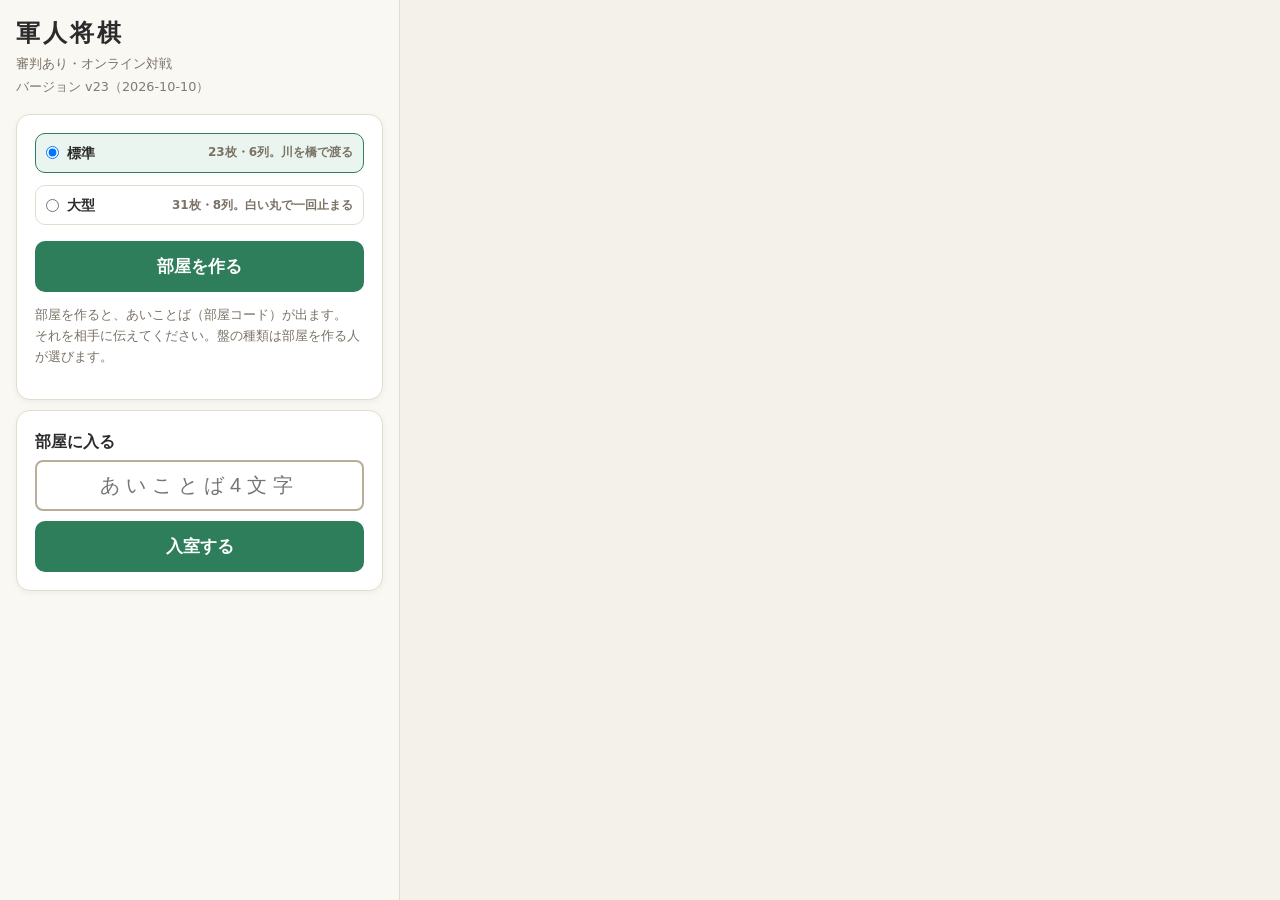
==== commit 5fc5fd54: "Add files via upload" ====
--- a/public/index.html
+++ b/public/index.html
@@ -12,7 +12,7 @@
   <header>
     <h1>軍人将棋</h1>
     <p class="tagline">審判あり・オンライン対戦</p>
-    <p style="text-align:center;font-size:0.8em;opacity:0.6;margin:2px 0 0;">バージョン v22（2026-10-10）</p>
+    <p style="text-align:center;font-size:0.8em;opacity:0.6;margin:2px 0 0;">バージョン v23（2026-10-10）</p>
   </header>
 
   <div id="stage" class="stage">
--- a/public/style.css
+++ b/public/style.css
@@ -390,7 +390,7 @@
   pointer-events: none; z-index: 2;
 }
 .pc.hidden-pc.memo-pc::after { content: none; }
-.pc.memo-pc { font-size: 0.8em; line-height: 1.1; word-break: break-all; }
+.pc.memo-pc { white-space: pre; line-height: 1.05; letter-spacing: 0; }
 #intel-tip {
   display: none; position: absolute; z-index: 50;
   max-width: 320px; padding: 8px 12px;
